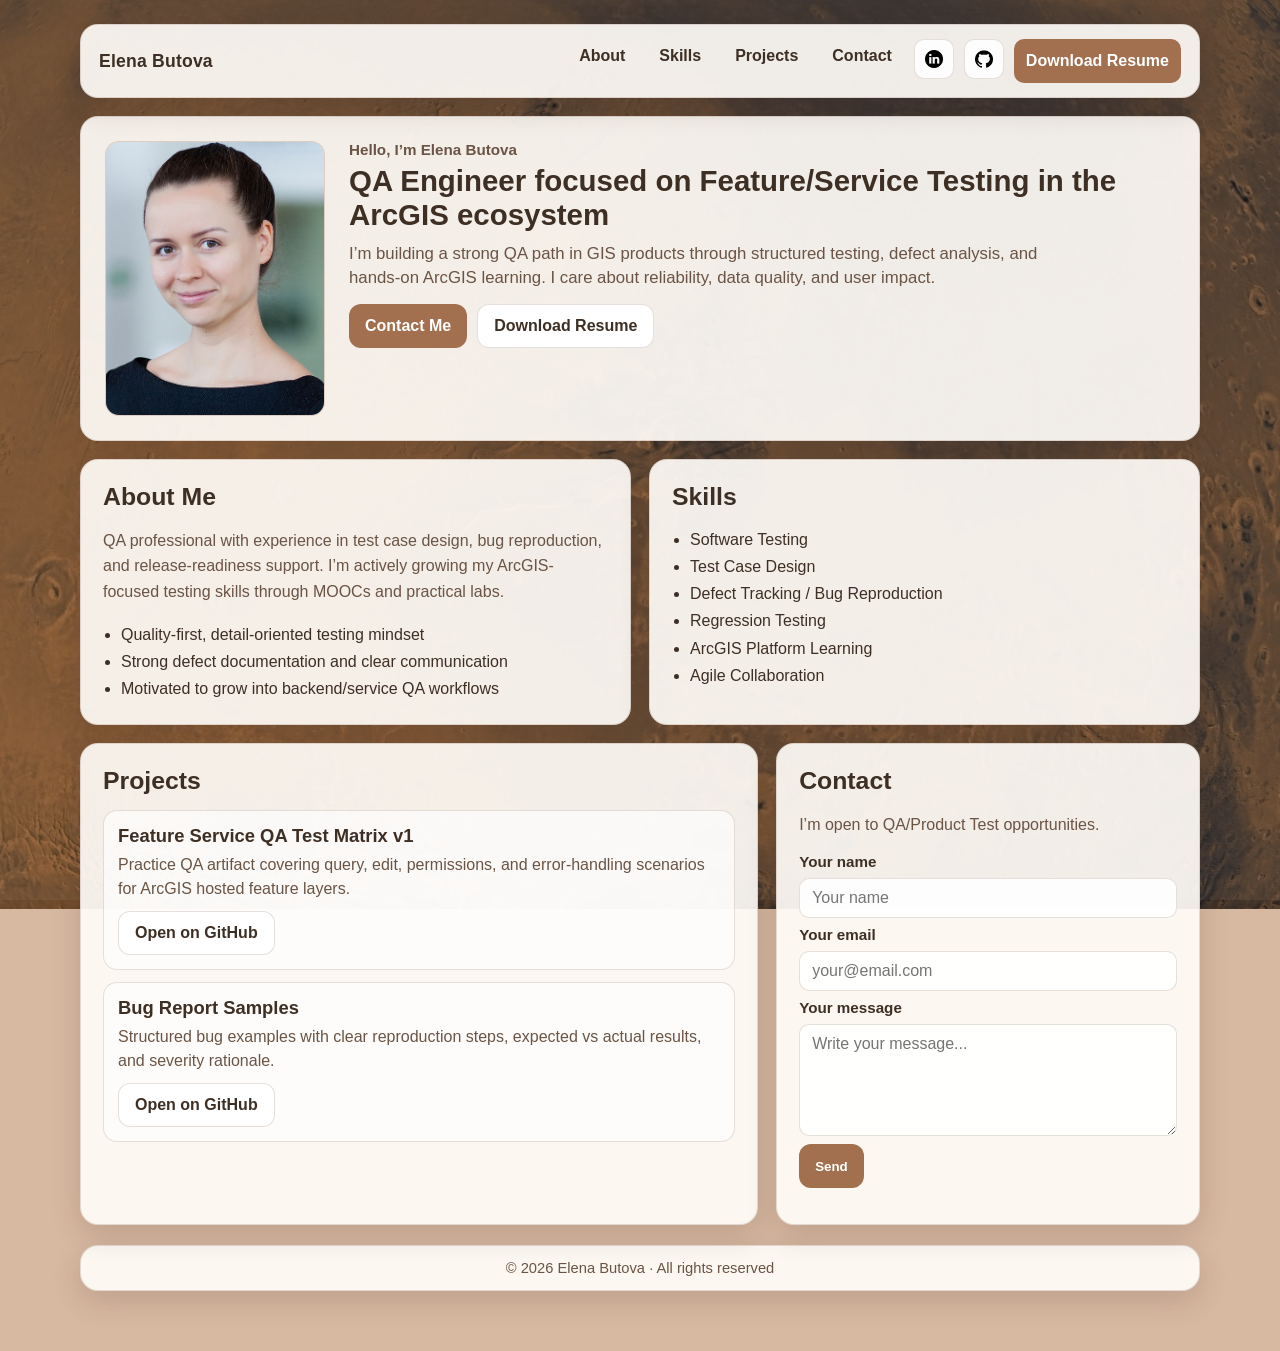
==== index.html @ b5119630 "Update index.html" ====
<!doctype html>
<html lang="en">
<head>
  <meta charset="UTF-8" />
  <meta name="viewport" content="width=device-width, initial-scale=1.0" />

  <title>Elena Butova | QA Engineer | ArcGIS & GIS Testing</title>

  <meta name="description" content="Elena Butova — QA Engineer portfolio focused on ArcGIS, GIS quality assurance, feature service testing, and API-oriented test design." />
  <meta name="keywords" content="Elena Butova, QA Engineer, Software Testing, ArcGIS, ArcGIS Online, GIS QA, Feature Service Testing, API Testing, Test Case Design, Bug Reporting, Regression Testing, Quality Assurance Portfolio, Esri QA, Product Test Engineer, ArcGIS Testing" />
  <meta name="author" content="Elena Butova" />
  <meta name="robots" content="index, follow" />

  <meta property="og:title" content="Elena Butova | QA Engineer | ArcGIS & GIS Testing" />
  <meta property="og:description" content="Portfolio of QA projects: ArcGIS testing, feature service validation, bug reporting, and release-readiness workflows." />
  <meta property="og:type" content="website" />
  <meta property="og:url" content="https://your-domain.com/" />
  <meta property="og:image" content="https://your-domain.com/assets/preview.jpg" />

  <link rel="icon" href="assets/favicon.ico" />
  <link rel="icon" type="image/png" sizes="32x32" href="assets/favicon-32x32.png" />
  <link rel="icon" type="image/png" sizes="16x16" href="assets/favicon-16x16.png" />
  <link rel="apple-touch-icon" href="assets/apple-touch-icon.png" />

  <link rel="stylesheet" href="styles.css" />
</head>
<body>
  <div class="container">
    <header class="topbar card">
      <div class="topbar-inner">
        <div class="brand">Elena Butova</div>

        <nav class="nav">
          <a href="#about">About</a>
          <a href="#skills">Skills</a>
          <a href="#projects">Projects</a>
          <a href="#contact">Contact</a>

          <a class="icon-link"
             href="https://www.linkedin.com/in/ebutova/"
             target="_blank"
             rel="noopener"
             aria-label="LinkedIn"
             title="LinkedIn">
            <img src="assets/linkedin-icon.png" alt="LinkedIn" />
          </a>

          <a class="icon-link"
             href="https://github.com/butova85"
             target="_blank"
             rel="noopener"
             aria-label="GitHub"
             title="GitHub">
            <img src="assets/github-icon.png" alt="GitHub" />
          </a>

          <a class="btn" href="assets/resume.pdf" target="_blank" rel="noopener">Download Resume</a>
        </nav>
      </div>
    </header>

    <section class="hero card" id="about">
      <div class="portrait-wrap">
        <img src="assets/elena-portrait.jpg" alt="Portrait of Elena Butova" />
      </div>
      <div>
        <p class="eyebrow">Hello, I’m Elena Butova</p>
        <h1>QA Engineer focused on Feature/Service Testing in the ArcGIS ecosystem</h1>
        <p class="subtitle">
          I’m building a strong QA path in GIS products through structured testing,
          defect analysis, and hands-on ArcGIS learning. I care about reliability,
          data quality, and user impact.
        </p>
        <div class="hero-actions">
          <a class="btn" href="#contact">Contact Me</a>
          <a class="btn secondary" href="files/resume.pdf" target="_blank" rel="noopener">Download Resume</a>
        </div>
      </div>
    </section>

    <section class="grid-2">
      <div class="section card">
        <h2>About Me</h2>
        <p class="muted">
          QA professional with experience in test case design, bug reproduction, and release-readiness support.
          I’m actively growing my ArcGIS-focused testing skills through MOOCs and practical labs.
        </p>
        <ul class="clean">
          <li>Quality-first, detail-oriented testing mindset</li>
          <li>Strong defect documentation and clear communication</li>
          <li>Motivated to grow into backend/service QA workflows</li>
        </ul>
      </div>

      <div class="section card" id="skills">
        <h2>Skills</h2>
        <ul class="clean">
          <li>Software Testing</li>
          <li>Test Case Design</li>
          <li>Defect Tracking / Bug Reproduction</li>
          <li>Regression Testing</li>
          <li>ArcGIS Platform Learning</li>
          <li>Agile Collaboration</li>
        </ul>
      </div>
    </section>

    <section class="projects-wrap" id="projects">
      <div class="section card">
        <h2>Projects</h2>

        <article class="project-card">
          <h3 class="project-title">Feature Service QA Test Matrix v1</h3>
          <p class="project-text">
            Practice QA artifact covering query, edit, permissions, and error-handling scenarios
            for ArcGIS hosted feature layers.
          </p>
          <a class="btn secondary" href="https://github.com/butova85/Feature-Server-Test-Matrix-v1" target="_blank" rel="noopener">Open on GitHub</a>
        </article>

        <article class="project-card">
          <h3 class="project-title">Bug Report Samples</h3>
          <p class="project-text">
            Structured bug examples with clear reproduction steps, expected vs actual results,
            and severity rationale.
          </p>
          <a class="btn secondary" href="https://github.com/butova85/Bug-Report-Samples" target="_blank" rel="noopener">Open on GitHub</a>
        </article>
      </div>

      <aside class="section card" id="contact">
        <h2>Contact</h2>
        <p class="muted">I’m open to QA/Product Test opportunities.</p>

        <form id="contact-form" class="contact-form" action="https://formspree.io/f/xaqdqqlp" method="POST">
          <label for="name">Your name</label>
          <input id="name" name="name" type="text" placeholder="Your name" required />

          <label for="email">Your email</label>
          <input id="email" name="email" type="email" placeholder="your@email.com" required />

          <label for="message">Your message</label>
          <textarea id="message" name="message" rows="5" placeholder="Write your message..." required></textarea>

          <input type="hidden" name="_subject" value="New message from Elena Butova website" />
          <input type="text" name="_gotcha" style="display:none" tabindex="-1" autocomplete="off" />

          <button type="submit" class="btn">Send</button>
          <p id="form-status" class="form-note" role="status" aria-live="polite"></p>
        </form>
      </aside>
    </section>

    <footer class="card">© <span id="year"></span> Elena Butova · All rights reserved</footer>
  </div>

  <script>
    document.getElementById("year").textContent = new Date().getFullYear();
  </script>

  <script>
    (function () {
      const form = document.getElementById("contact-form");
      const status = document.getElementById("form-status");
      if (!form) return;

      form.addEventListener("submit", async (e) => {
        e.preventDefault();

        const btn = form.querySelector('button[type="submit"]');
        const original = btn ? btn.textContent : "Send";
        if (btn) {
          btn.disabled = true;
          btn.textContent = "Sending...";
        }
        if (status) {
          status.textContent = "";
          status.style.color = "";
        }

        try {
          const response = await fetch(form.action, {
            method: "POST",
            body: new FormData(form),
            headers: { "Accept": "application/json" }
          });

          if (response.ok) {
            form.reset();
            if (status) {
              status.textContent = "✅ Message sent successfully.";
              status.style.color = "#2f6f3e";
            } else {
              alert("Message sent successfully.");
            }
          } else {
            let msg = "Sorry, something went wrong. Please try again.";
            try {
              const data = await response.json();
              if (data && data.errors && data.errors[0] && data.errors[0].message) {
                msg = data.errors[0].message;
              }
            } catch (_) {}
            if (status) {
              status.textContent = "❌ " + msg;
              status.style.color = "#8a2f2f";
            } else {
              alert(msg);
            }
          }
        } catch (err) {
          if (status) {
            status.textContent = "❌ Network error. Please try again.";
            status.style.color = "#8a2f2f";
          } else {
            alert("Network error. Please try again.");
          }
        } finally {
          if (btn) {
            btn.disabled = false;
            btn.textContent = original;
          }
        }
      });
    })();
  </script>
</body>
</html>
---- styles.css ----
/* Overlay presets:
   Soft (current): --bg-overlay: rgba(246, 236, 226, 0.12)
   Medium:         --bg-overlay: rgba(246, 236, 226, 0.22)
   Strong:         --bg-overlay: rgba(246, 236, 226, 0.40)
*/
:root{
  --bg-overlay: rgba(246, 236, 226, 0.12);
  --card: rgba(255, 252, 248, 0.92);
  --card-border: rgba(140, 110, 90, 0.22);
  --text: #3e2f25;
  --text-soft: #6a5445;
  --accent: #a26f4f;
  --accent-dark: #845740;
  --shadow: 0 10px 30px rgba(60, 40, 30, 0.16);
  --radius: 18px;
  --maxw: 1120px;
}
* { box-sizing: border-box; }
html, body {
  margin: 0;
  min-height: 100%;
}
body {
  position: relative;
  font-family: Inter, "Segoe UI", Roboto, Arial, sans-serif;
  color: var(--text);
  scroll-behavior: smooth;
  background-color: #d7b8a1; /* fallback only */
}

/* Mars image layer (filter affects image itself) */
body::before {
  content: "";
  position: fixed;
  inset: 0;
  z-index: -2;
  background: url("assets/mars-topo.jpg") center top / cover no-repeat;
  /* Presets:
     Balanced: brightness(0.62) saturate(0.88) contrast(0.92);
     Darker:   brightness(0.52) saturate(0.84) contrast(0.90);
     Softer:   brightness(0.68) saturate(0.90) contrast(0.94);
  */
  filter: brightness(0.62) saturate(0.88) contrast(0.92);
  transform: scale(1.02);
}

/* Very light wash (optional) */
body::after {
  content: "";
  position: fixed;
  inset: 0;
  z-index: -1;
  background: rgba(237, 214, 196, 0.06);
}


.container{
  width: min(var(--maxw), 92%);
  margin: 24px auto 60px;
}
.card{
  background: var(--card);
  border: 1px solid var(--card-border);
  border-radius: var(--radius);
  box-shadow: var(--shadow);
}
.topbar{
  position: sticky;
  top: 12px;
  z-index: 100;
  margin-bottom: 18px;
  backdrop-filter: none;
}
.topbar-inner{
  display: flex;
  align-items: center;
  justify-content: space-between;
  padding: 14px 18px;
  gap: 14px;
}
.brand{
  font-weight: 800;
  letter-spacing: 0.2px;
  font-size: 1.1rem;
  white-space: nowrap;
}
.nav{
  display: flex;
  flex-wrap: wrap;
  gap: 10px;
  justify-content: flex-end;
}
.nav a{
  text-decoration: none;
  color: var(--text);
  font-weight: 600;
  padding: 8px 12px;
  border-radius: 10px;
}
.nav a:hover{ background: rgba(162,111,79,0.10); }
.btn{
  display: inline-flex;
  align-items: center;
  min-height: 44px;
  text-decoration: none;
  border: none;
  cursor: pointer;
  background: var(--accent);
  color: #fff !important;
  font-weight: 700;
  padding: 11px 16px;
  border-radius: 12px;
  transition: .2s ease;
}
.btn:hover{ background: var(--accent-dark); transform: translateY(-1px); }
.btn.secondary{
  background: #fff;
  color: var(--text) !important;
  border: 1px solid var(--card-border);
}
.hero{
  display: grid;
  grid-template-columns: 220px 1fr;
  gap: 24px;
  padding: 24px;
  margin-bottom: 18px;
}
.portrait-wrap{
  width: 100%;
  aspect-ratio: 4/5;
  border-radius: 14px;
  overflow: hidden;
  border: 1px solid var(--card-border);
  background: #f2e6dd;
}
.portrait-wrap img{
  width: 100%;
  height: 100%;
  object-fit: cover;
  display: block;
}
.eyebrow{
  font-size: .95rem;
  color: var(--text-soft);
  margin: 0 0 6px;
  font-weight: 600;
}
h1{
  margin: 0;
  font-size: clamp(1.6rem, 2.3vw, 2.3rem);
  line-height: 1.15;
}
.subtitle{
  margin: 10px 0 14px;
  color: var(--text-soft);
  font-size: 1.05rem;
  line-height: 1.45;
  max-width: 700px;
}
.hero-actions{
  display: flex;
  flex-wrap: wrap;
  gap: 10px;
}
.grid-2{
  display: grid;
  grid-template-columns: 1fr 1fr;
  gap: 18px;
  margin-bottom: 18px;
}
.section{ padding: 22px; }
h2{
  margin: 0 0 14px;
  font-size: 1.55rem;
  line-height: 1.2;
}
.muted{ color: var(--text-soft); line-height: 1.6; }
ul.clean{
  margin: 12px 0 0;
  padding-left: 18px;
  line-height: 1.7;
}
.projects-wrap{
  display: grid;
  grid-template-columns: 1.6fr 1fr;
  gap: 18px;
}
.project-card{
  border: 1px solid var(--card-border);
  border-radius: 14px;
  padding: 14px;
  margin-bottom: 12px;
  background: rgba(255,255,255,0.65);
}
.project-title{
  margin: 0 0 6px;
  font-size: 1.15rem;
  font-weight: 800;
}
.project-text{
  margin: 0 0 10px;
  color: var(--text-soft);
  line-height: 1.5;
}
.contact-item{
  margin: 8px 0;
  line-height: 1.6;
}
.contact-item a{
  color: var(--accent-dark);
  text-decoration: none;
  font-weight: 600;
  word-break: break-all;
}
.contact-item a:hover{ text-decoration: underline; }
footer{
  margin-top: 20px;
  text-align: center;
  color: var(--text-soft);
  font-size: .92rem;
  padding: 14px;
}
@media (max-width: 900px){
  body { font-size: 16px; }
  .hero{ grid-template-columns: 1fr; padding: 16px; }
  .portrait-wrap{ max-width: 180px; }
  .grid-2, .projects-wrap{ grid-template-columns: 1fr; }
  .section { padding: 16px; }
  .topbar-inner{ align-items: flex-start; flex-direction: column; }
  .nav{ justify-content: flex-start; }
}


.contact-form{
  margin-top: 12px;
  display: grid;
  gap: 8px;
}
.contact-form label{
  font-weight: 700;
  color: var(--text);
  font-size: 0.95rem;
}
.contact-form input,
.contact-form textarea{
  width: 100%;
  border: 1px solid var(--card-border);
  border-radius: 10px;
  padding: 10px 12px;
  font: inherit;
  color: var(--text);
  background: rgba(255,255,255,0.9);
}
.contact-form input:focus,
.contact-form textarea:focus{
  outline: 2px solid rgba(162,111,79,0.3);
  border-color: var(--accent);
}
.form-note{
  margin: 6px 0 0;
  color: var(--text-soft);
  font-size: 0.88rem;
  line-height: 1.4;
}


/* Top menu social icons */
.icon-link{
  width: 40px;
  height: 40px;
  min-height: 40px !important;
  display: inline-flex;
  align-items: center;
  justify-content: center;
  border-radius: 10px;
  border: 1px solid var(--card-border);
  background: rgba(255,255,255,0.9);
  text-decoration: none;
  color: var(--text);
  padding: 0 !important;
}
.icon-link:hover{
  background: rgba(162,111,79,0.12);
}
.icon-link svg{
  width: 20px;
  height: 20px;
  fill: currentColor;
}



.icon-link img{
  width: 18px;
  height: 18px;
  display: block;
  object-fit: contain;
  filter: none;
}

.contact-form .btn{ width: fit-content; }
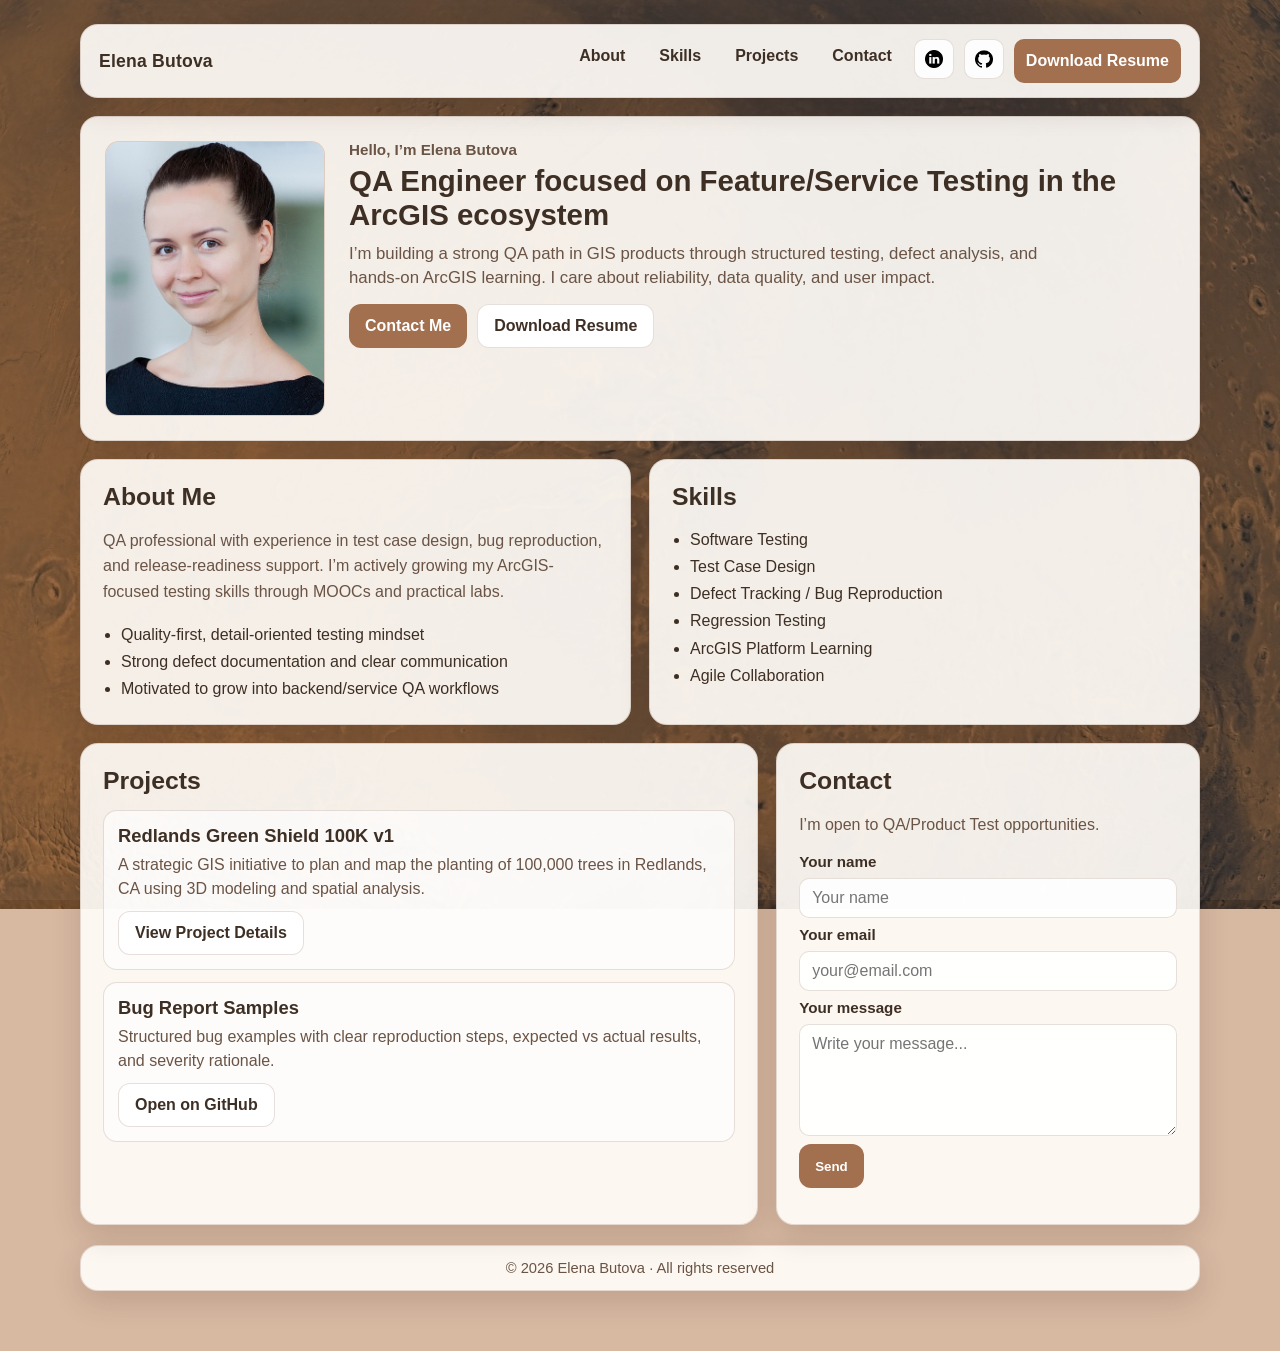
==== commit 0b74e734: "Update index.html" ====
--- a/index.html
+++ b/index.html
@@ -73,7 +73,7 @@
         </p>
         <div class="hero-actions">
           <a class="btn" href="#contact">Contact Me</a>
-          <a class="btn secondary" href="files/resume.pdf" target="_blank" rel="noopener">Download Resume</a>
+          <a class="btn secondary" href="assets/resume.pdf" target="_blank" rel="noopener">Download Resume</a>
         </div>
       </div>
     </section>
@@ -110,12 +110,12 @@
         <h2>Projects</h2>
 
         <article class="project-card">
-          <h3 class="project-title">Feature Service QA Test Matrix v1</h3>
+          <h3 class="project-title">Redlands Green Shield 100K v1</h3>
           <p class="project-text">
-            Practice QA artifact covering query, edit, permissions, and error-handling scenarios
-            for ArcGIS hosted feature layers.
+            A strategic GIS initiative to plan and map the planting of 100,000 trees in Redlands, CA 
+            using 3D modeling and spatial analysis.
           </p>
-          <a class="btn secondary" href="https://github.com/butova85/Feature-Server-Test-Matrix-v1" target="_blank" rel="noopener">Open on GitHub</a>
+          <a class="btn secondary" "redlands-green-shield.html" class="btn">View Project Details</a>
         </article>
 
         <article class="project-card">
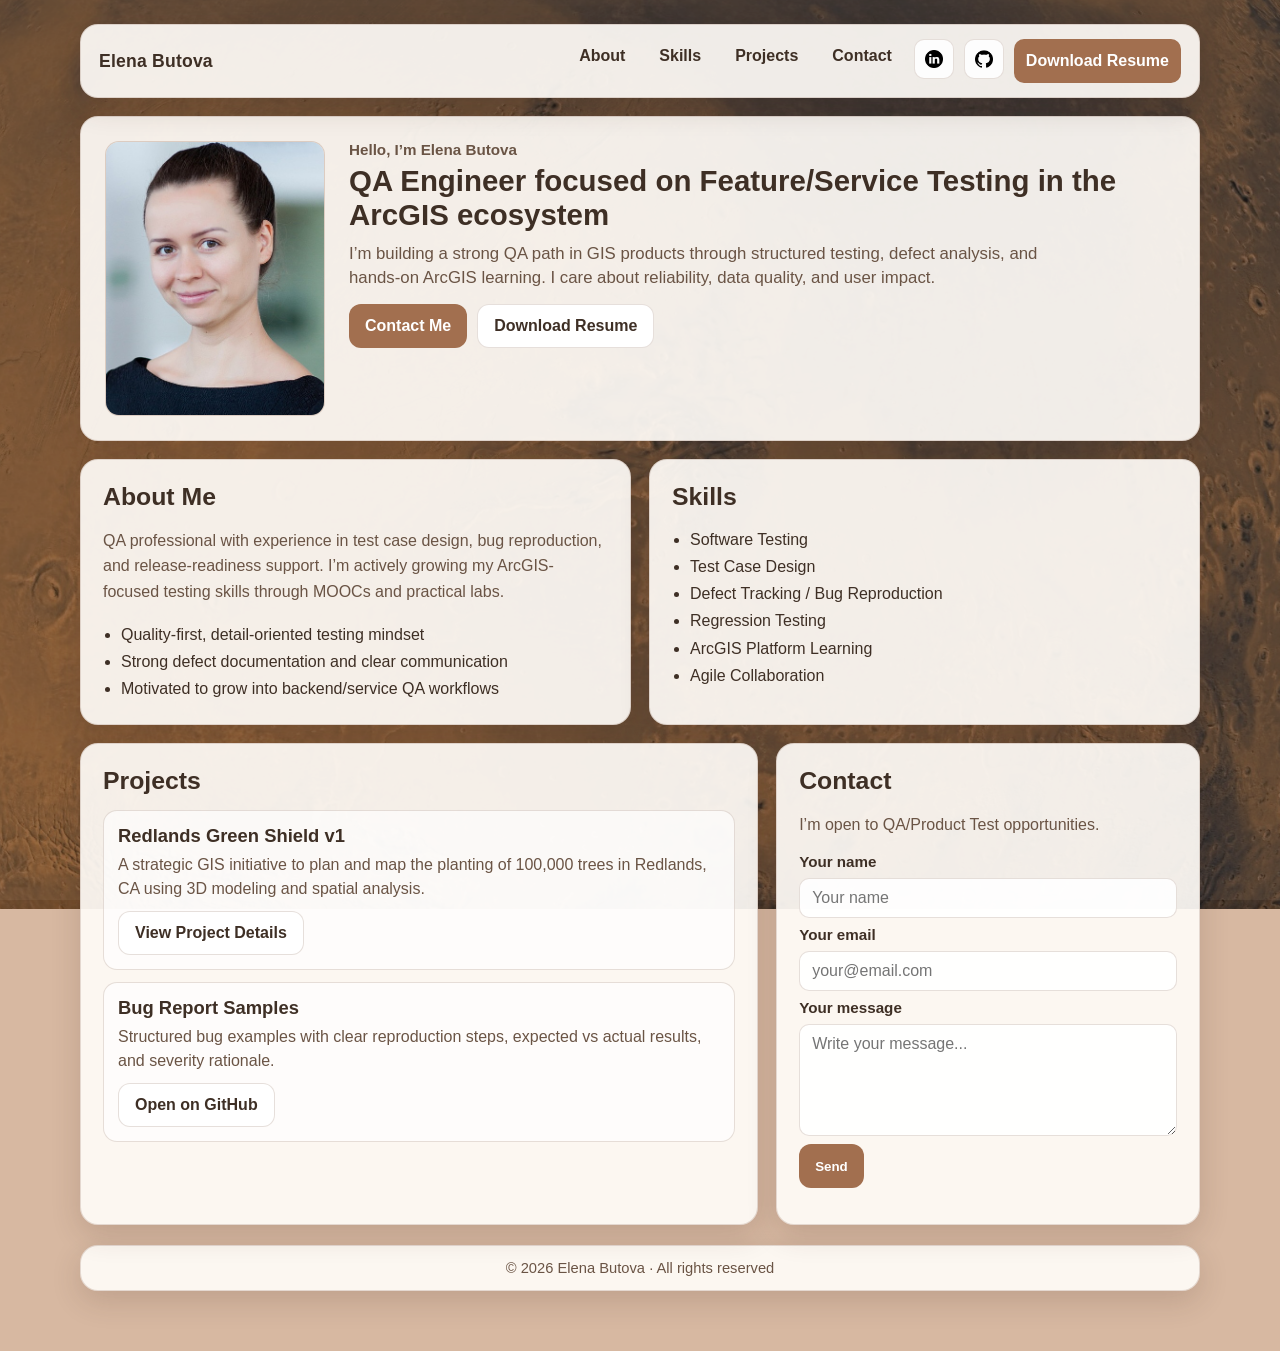
==== commit a6c1afa1: "Update index.html" ====
--- a/index.html
+++ b/index.html
@@ -110,12 +110,12 @@
         <h2>Projects</h2>
 
         <article class="project-card">
-          <h3 class="project-title">Redlands Green Shield 100K v1</h3>
+          <h3 class="project-title">Redlands Green Shield v1</h3>
           <p class="project-text">
             A strategic GIS initiative to plan and map the planting of 100,000 trees in Redlands, CA 
             using 3D modeling and spatial analysis.
           </p>
-          <a class="btn secondary" "redlands-green-shield.html" class="btn">View Project Details</a>
+          <a class="btn secondary" href="redlands-green-shield.html" class="btn">View Project Details</a>
         </article>
 
         <article class="project-card">
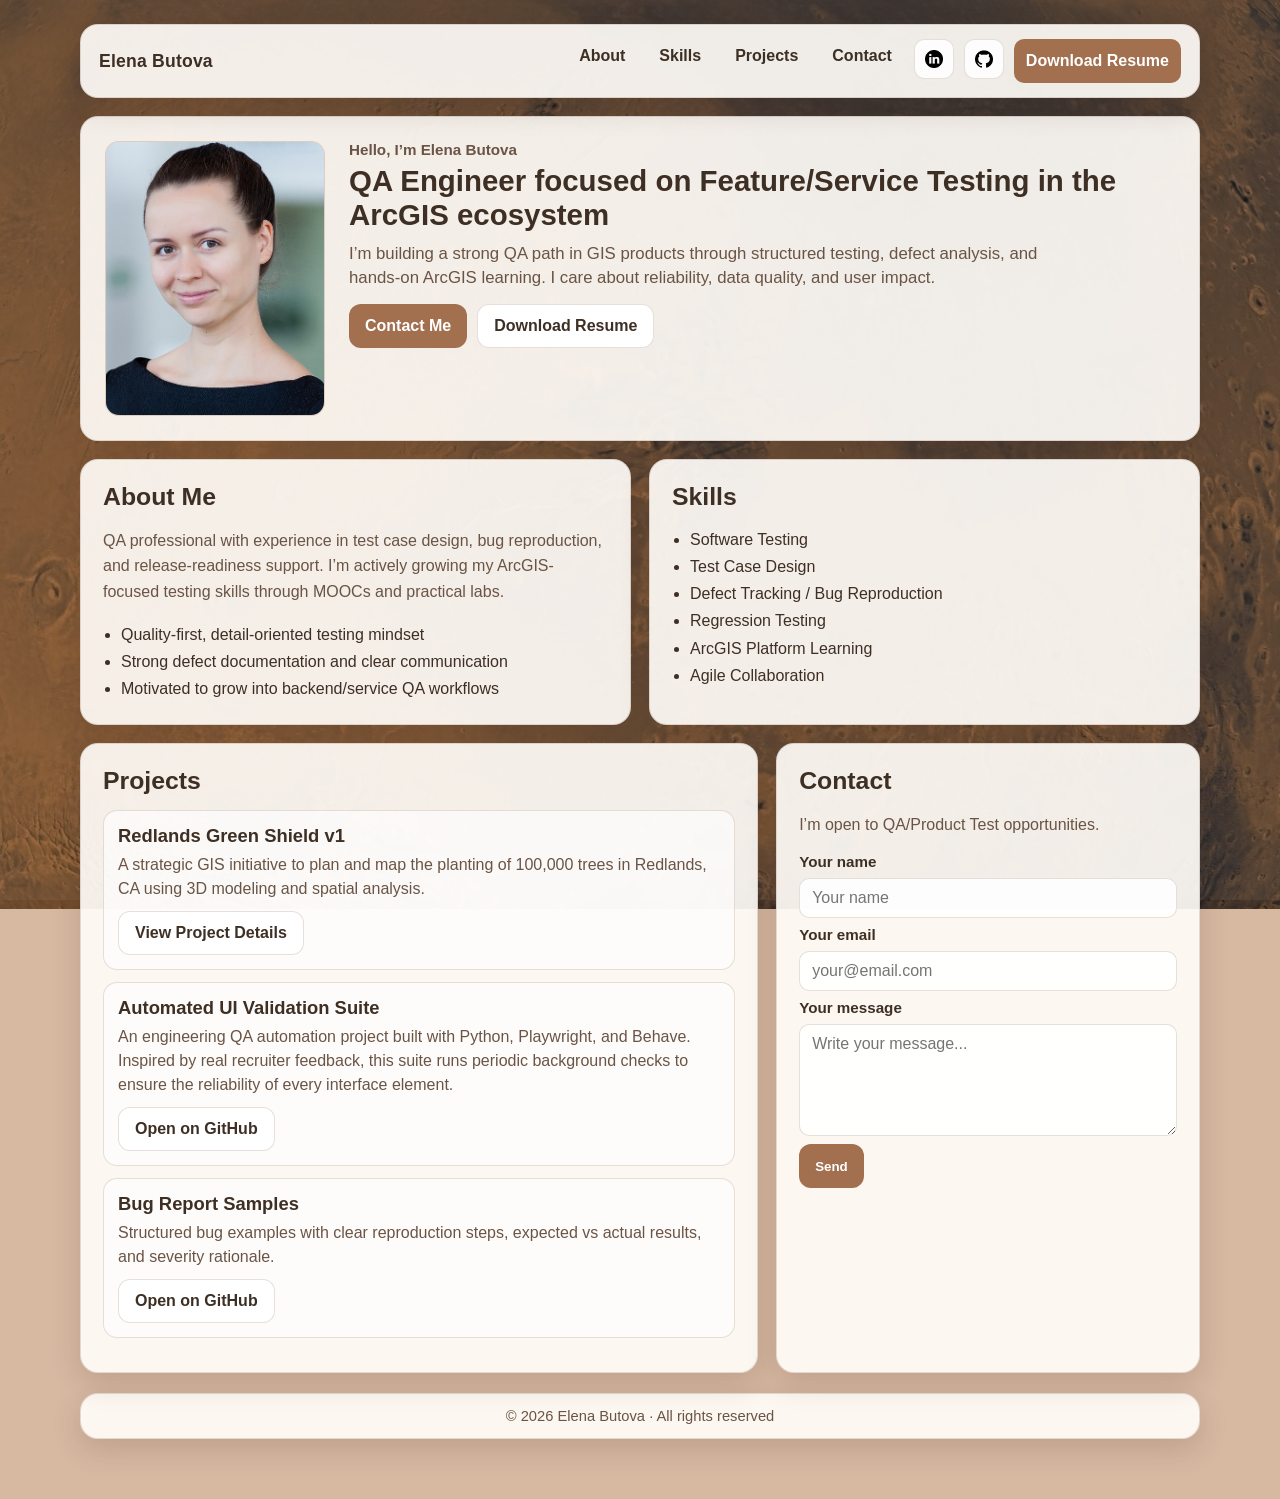
==== commit 21fbe527: "Update index.html" ====
--- a/index.html
+++ b/index.html
@@ -118,13 +118,23 @@
           <a class="btn secondary" href="redlands-green-shield.html" class="btn">View Project Details</a>
         </article>
 
+       <article class="project-card">
+          <h3 class="project-title">Automated UI Validation Suite</h3>
+          <p class="project-text">
+            An engineering QA automation project built with Python, Playwright, and Behave. 
+            Inspired by real recruiter feedback, this suite runs periodic background checks 
+            to ensure the reliability of every interface element.
+          </p>
+          <a id="ui-validation-link" class="btn secondary" href="https://github.com/butova85/MySite-Automated-UI-Validation" target="_blank" rel="noopener noreferrer">Open on GitHub</a>
+      </article>
+
         <article class="project-card">
           <h3 class="project-title">Bug Report Samples</h3>
           <p class="project-text">
             Structured bug examples with clear reproduction steps, expected vs actual results,
             and severity rationale.
           </p>
-          <a class="btn secondary" href="https://github.com/butova85/Bug-Report-Samples" target="_blank" rel="noopener">Open on GitHub</a>
+          <a class="btn secondary" href="https://github.com/butova85/Product-Quality-Field-Testing-Lab" target="_blank" rel="noopener">Open on GitHub</a>
         </article>
       </div>
 
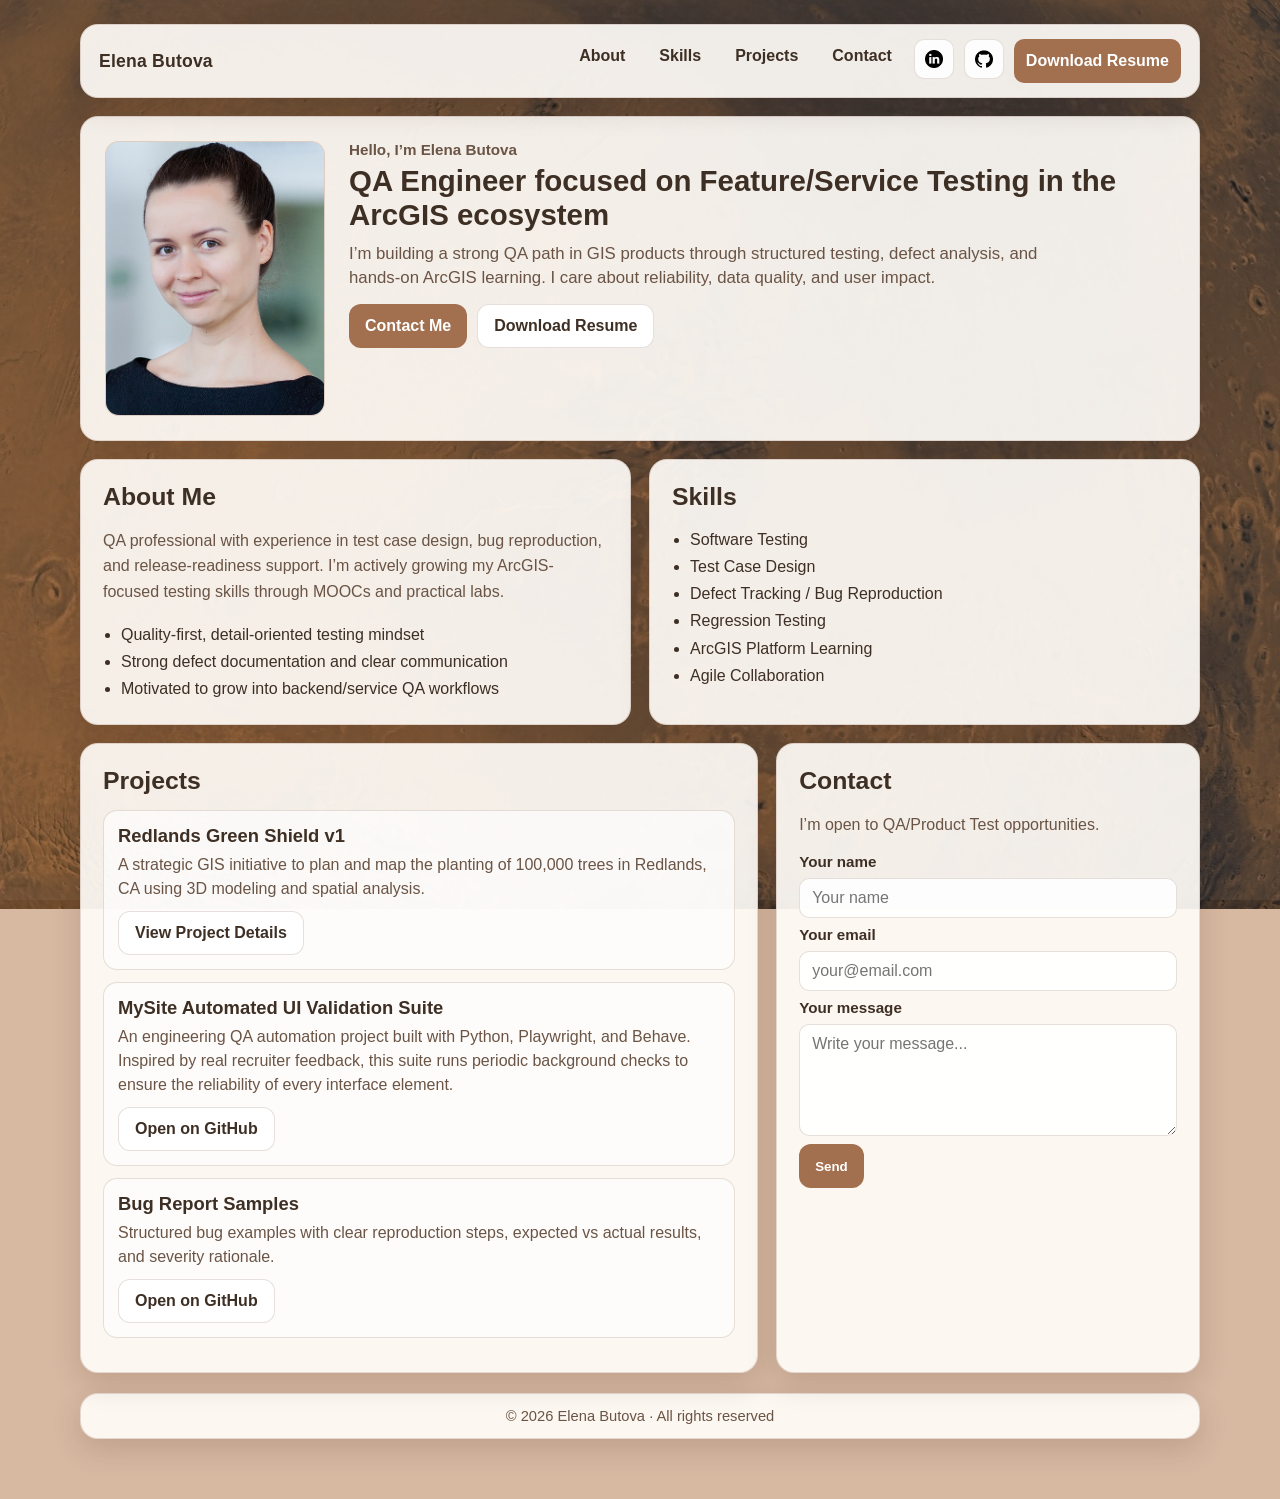
==== commit 7812d2f9: "Update index.html" ====
--- a/index.html
+++ b/index.html
@@ -119,7 +119,7 @@
         </article>
 
        <article class="project-card">
-          <h3 class="project-title">Automated UI Validation Suite</h3>
+          <h3 class="project-title">MySite Automated UI Validation Suite</h3>
           <p class="project-text">
             An engineering QA automation project built with Python, Playwright, and Behave. 
             Inspired by real recruiter feedback, this suite runs periodic background checks 
